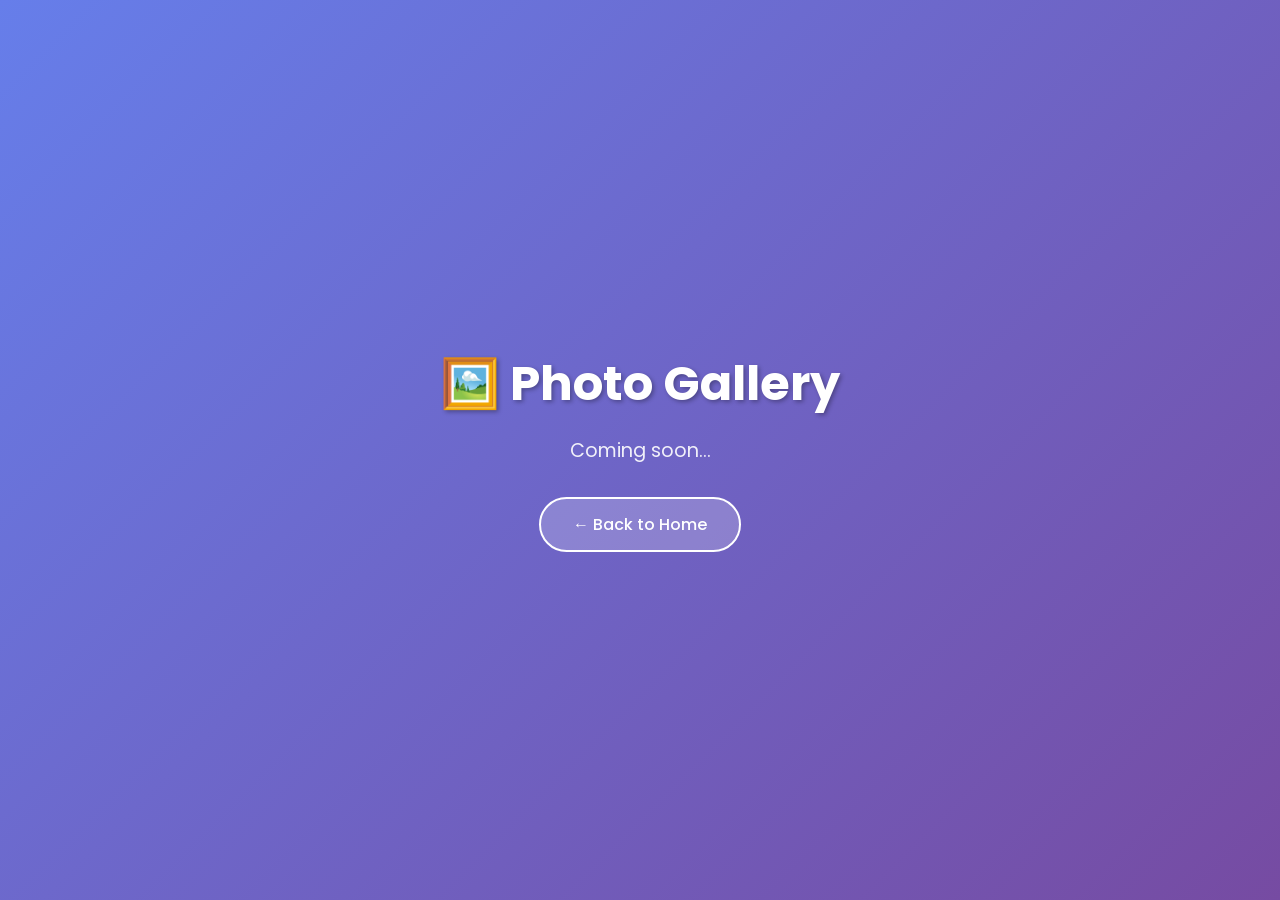
==== gallery.html @ ba688aed "Add Photo Gallery project and create gallery page" ====
<!DOCTYPE html>
<html lang="en">
<head>
    <meta charset="UTF-8">
    <meta name="viewport" content="width=device-width, initial-scale=1.0">
    <title>Photo Gallery | Oriuma</title>
    <meta name="description" content="Photo gallery - coming soon">
    <link rel="icon" type="image/jpeg" href="https://i.pinimg.com/564x/68/cd/36/68cd367a3757c1d07de808bcf7bc9bf0.jpg">
    <link href="https://fonts.googleapis.com/css2?family=Poppins:wght@300;400;500;600;700&display=swap" rel="stylesheet">
    <style>
        * {
            margin: 0;
            padding: 0;
            box-sizing: border-box;
        }

        body {
            font-family: 'Poppins', sans-serif;
            background: linear-gradient(135deg, #667eea 0%, #764ba2 100%);
            min-height: 100vh;
            display: flex;
            align-items: center;
            justify-content: center;
            color: white;
        }

        .container {
            text-align: center;
            padding: 2rem;
        }

        h1 {
            font-size: 3rem;
            margin-bottom: 1rem;
            text-shadow: 2px 2px 4px rgba(0,0,0,0.3);
        }

        p {
            font-size: 1.2rem;
            opacity: 0.9;
        }

        .back-link {
            display: inline-block;
            margin-top: 2rem;
            padding: 0.8rem 2rem;
            background: rgba(255, 255, 255, 0.2);
            border: 2px solid white;
            border-radius: 50px;
            color: white;
            text-decoration: none;
            font-weight: 500;
            transition: all 0.3s ease;
        }

        .back-link:hover {
            background: white;
            color: #667eea;
            transform: translateY(-2px);
        }
    </style>
</head>
<body>
    <div class="container">
        <h1>🖼️ Photo Gallery</h1>
        <p>Coming soon...</p>
        <a href="https://oriuma.github.io/portfolio/" class="back-link">← Back to Home</a>
    </div>
</body>
</html>
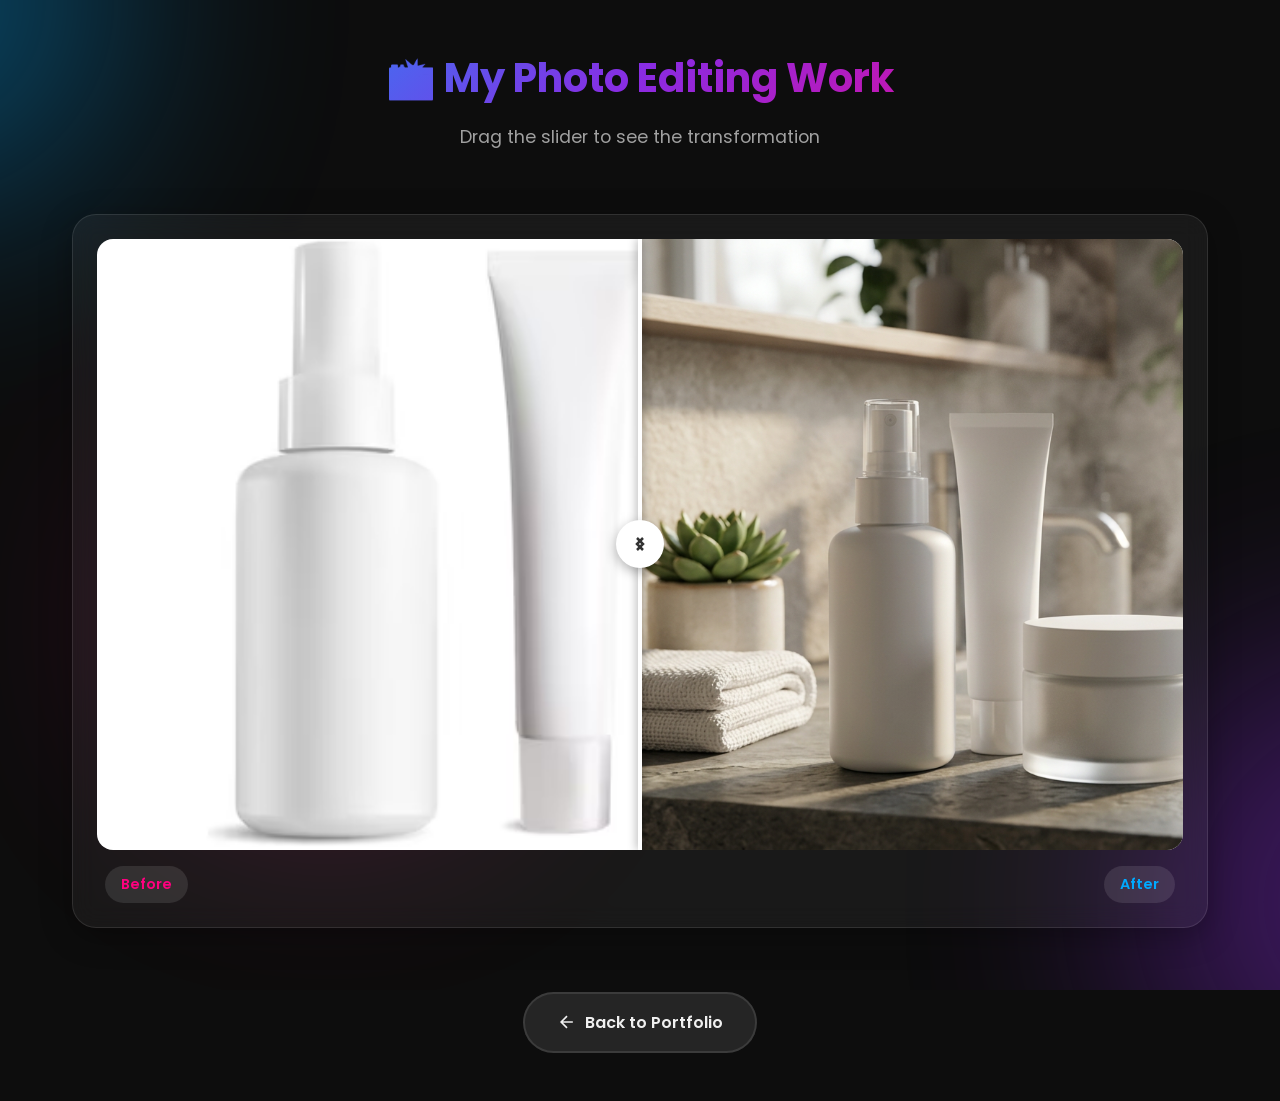
==== commit 0f967d48: "Add interactive Before/After gallery with slider effect" ====
--- a/gallery.html
+++ b/gallery.html
@@ -3,68 +3,87 @@
 <head>
     <meta charset="UTF-8">
     <meta name="viewport" content="width=device-width, initial-scale=1.0">
-    <title>Photo Gallery | Oriuma</title>
-    <meta name="description" content="Photo gallery - coming soon">
+    <title>Before/After Gallery | Oriuma</title>
+    <meta name="description" content="Photo editing portfolio - before and after examples">
     <link rel="icon" type="image/jpeg" href="https://i.pinimg.com/564x/68/cd/36/68cd367a3757c1d07de808bcf7bc9bf0.jpg">
     <link href="https://fonts.googleapis.com/css2?family=Poppins:wght@300;400;500;600;700&display=swap" rel="stylesheet">
-    <style>
-        * {
-            margin: 0;
-            padding: 0;
-            box-sizing: border-box;
-        }
-
-        body {
-            font-family: 'Poppins', sans-serif;
-            background: linear-gradient(135deg, #667eea 0%, #764ba2 100%);
-            min-height: 100vh;
-            display: flex;
-            align-items: center;
-            justify-content: center;
-            color: white;
-        }
-
-        .container {
-            text-align: center;
-            padding: 2rem;
-        }
-
-        h1 {
-            font-size: 3rem;
-            margin-bottom: 1rem;
-            text-shadow: 2px 2px 4px rgba(0,0,0,0.3);
-        }
-
-        p {
-            font-size: 1.2rem;
-            opacity: 0.9;
-        }
-
-        .back-link {
-            display: inline-block;
-            margin-top: 2rem;
-            padding: 0.8rem 2rem;
-            background: rgba(255, 255, 255, 0.2);
-            border: 2px solid white;
-            border-radius: 50px;
-            color: white;
-            text-decoration: none;
-            font-weight: 500;
-            transition: all 0.3s ease;
-        }
-
-        .back-link:hover {
-            background: white;
-            color: #667eea;
-            transform: translateY(-2px);
-        }
-    </style>
+    <link rel="stylesheet" href="gallery-style.css">
 </head>
 <body>
+    <div class="background-aurora">
+        <div class="aurora-shape shape1"></div>
+        <div class="aurora-shape shape2"></div>
+        <div class="aurora-shape shape3"></div>
+    </div>
+
     <div class="container">
-        <h1>🖼️ Photo Gallery</h1>
-        <p>Coming soon...</p>
-        <a href="https://oriuma.github.io/portfolio/" class="back-link">← Back to Home</a>
+        <header class="header">
+            <h1 class="title">📸 My Photo Editing Work</h1>
+            <p class="subtitle">Drag the slider to see the transformation</p>
+        </header>
+
+        <div class="gallery">
+            <!-- Before/After Comparison 1 -->
+            <div class="comparison-card">
+                <div class="comparison-wrapper">
+                    <div class="comparison-container">
+                        <img src="original_1.avif" alt="Original Photo" class="image-before">
+                        <div class="image-after-wrapper" style="width: 50%;">
+                            <img src="fixed_1.png" alt="Edited Photo" class="image-after">
+                        </div>
+                        <div class="slider" style="left: 50%;">
+                            <div class="slider-button">
+                                <svg width="24" height="24" viewBox="0 0 24 24" fill="none" stroke="currentColor" stroke-width="2.5">
+                                    <path d="M15 18l-6-6 6-6"/>
+                                    <path d="M9 18l6-6-6-6"/>
+                                </svg>
+                            </div>
+                        </div>
+                    </div>
+                    <div class="labels">
+                        <span class="label label-before">Before</span>
+                        <span class="label label-after">After</span>
+                    </div>
+                </div>
+            </div>
+
+            <!-- Add more comparison cards here when you add more images -->
+            <!-- Example:
+            <div class="comparison-card">
+                <div class="comparison-wrapper">
+                    <div class="comparison-container">
+                        <img src="original_2.jpg" alt="Original Photo" class="image-before">
+                        <div class="image-after-wrapper" style="width: 50%;">
+                            <img src="fixed_2.jpg" alt="Edited Photo" class="image-after">
+                        </div>
+                        <div class="slider" style="left: 50%;">
+                            <div class="slider-button">
+                                <svg width="24" height="24" viewBox="0 0 24 24" fill="none" stroke="currentColor" stroke-width="2.5">
+                                    <path d="M15 18l-6-6 6-6"/>
+                                    <path d="M9 18l6-6-6-6"/>
+                                </svg>
+                            </div>
+                        </div>
+                    </div>
+                    <div class="labels">
+                        <span class="label label-before">Before</span>
+                        <span class="label label-after">After</span>
+                    </div>
+                </div>
+            </div>
+            -->
+        </div>
+
+        <div class="footer">
+            <a href="index.html" class="back-link">
+                <svg width="20" height="20" viewBox="0 0 24 24" fill="none" stroke="currentColor" stroke-width="2">
+                    <path d="M19 12H5M12 19l-7-7 7-7"/>
+                </svg>
+                Back to Portfolio
+            </a>
+        </div>
     </div>
+
+    <script src="gallery-script.js"></script>
 </body>
 </html>
--- a/gallery-style.css
+++ b/gallery-style.css
@@ -0,0 +1,317 @@
+:root {
+    --bg-color: #0d0d0d;
+    --card-bg: rgba(255, 255, 255, 0.05);
+    --card-border: rgba(255, 255, 255, 0.1);
+    --text-primary: #f0f0f0;
+    --text-secondary: #a0a0a0;
+    --accent-blue: #00aaff;
+    --accent-purple: #8A2BE2;
+    --accent-pink: #FF007F;
+}
+
+* {
+    margin: 0;
+    padding: 0;
+    box-sizing: border-box;
+}
+
+body {
+    font-family: 'Poppins', sans-serif;
+    background-color: var(--bg-color);
+    color: var(--text-primary);
+    min-height: 100vh;
+    overflow-x: hidden;
+    position: relative;
+}
+
+/* Aurora Background */
+.background-aurora {
+    position: fixed;
+    top: -10%;
+    left: -10%;
+    width: 120%;
+    height: 120%;
+    overflow: hidden;
+    z-index: -1;
+}
+
+.aurora-shape {
+    position: absolute;
+    border-radius: 50%;
+    filter: blur(120px);
+    opacity: 0.4;
+}
+
+.shape1 {
+    width: 400px;
+    height: 400px;
+    background: var(--accent-blue);
+    top: -10%;
+    left: -10%;
+    animation: move 10s infinite alternate;
+}
+
+.shape2 {
+    width: 500px;
+    height: 500px;
+    background: var(--accent-purple);
+    bottom: -15%;
+    right: -15%;
+    animation: move 13s infinite alternate-reverse;
+}
+
+.shape3 {
+    width: 300px;
+    height: 300px;
+    background: var(--accent-pink);
+    bottom: 20%;
+    left: 20%;
+    animation: move 8s infinite alternate;
+}
+
+@keyframes move {
+    from { transform: translate(0, 0) rotate(0deg) scale(1); }
+    to { transform: translate(100px, 50px) rotate(180deg) scale(1.2); }
+}
+
+/* Container */
+.container {
+    max-width: 1200px;
+    margin: 0 auto;
+    padding: 3rem 2rem;
+}
+
+/* Header */
+.header {
+    text-align: center;
+    margin-bottom: 4rem;
+}
+
+.title {
+    font-size: 2.5rem;
+    font-weight: 700;
+    margin-bottom: 1rem;
+    background: linear-gradient(135deg, var(--accent-blue), var(--accent-purple), var(--accent-pink));
+    -webkit-background-clip: text;
+    -webkit-text-fill-color: transparent;
+    background-clip: text;
+}
+
+.subtitle {
+    font-size: 1.1rem;
+    color: var(--text-secondary);
+}
+
+/* Gallery */
+.gallery {
+    display: grid;
+    grid-template-columns: repeat(auto-fit, minmax(500px, 1fr));
+    gap: 3rem;
+    margin-bottom: 4rem;
+}
+
+.comparison-card {
+    background: var(--card-bg);
+    border: 1px solid var(--card-border);
+    border-radius: 1.5rem;
+    padding: 1.5rem;
+    backdrop-filter: blur(12px);
+    -webkit-backdrop-filter: blur(12px);
+    box-shadow: 0 8px 32px rgba(0, 0, 0, 0.3);
+    transition: transform 0.3s ease, box-shadow 0.3s ease;
+}
+
+.comparison-card:hover {
+    transform: translateY(-5px);
+    box-shadow: 0 12px 40px rgba(0, 170, 255, 0.2);
+}
+
+.comparison-wrapper {
+    position: relative;
+}
+
+.comparison-container {
+    position: relative;
+    width: 100%;
+    aspect-ratio: 16 / 9;
+    overflow: hidden;
+    border-radius: 1rem;
+    cursor: ew-resize;
+    user-select: none;
+    -webkit-user-select: none;
+}
+
+.image-before,
+.image-after {
+    position: absolute;
+    top: 0;
+    left: 0;
+    width: 100%;
+    height: 100%;
+    object-fit: cover;
+    pointer-events: none;
+}
+
+.image-after-wrapper {
+    position: absolute;
+    top: 0;
+    right: 0;
+    height: 100%;
+    overflow: hidden;
+    transition: width 0.1s ease-out;
+}
+
+.image-after {
+    position: absolute;
+    top: 0;
+    right: 0;
+    width: auto;
+    height: 100%;
+    object-fit: cover;
+}
+
+/* Slider */
+.slider {
+    position: absolute;
+    top: 0;
+    bottom: 0;
+    width: 4px;
+    background: white;
+    cursor: ew-resize;
+    z-index: 10;
+    transform: translateX(-50%);
+    transition: left 0.1s ease-out;
+    box-shadow: 0 0 10px rgba(0, 0, 0, 0.5);
+}
+
+.slider::before,
+.slider::after {
+    content: '';
+    position: absolute;
+    left: 50%;
+    transform: translateX(-50%);
+    width: 2px;
+    background: white;
+}
+
+.slider::before {
+    top: -20px;
+    height: 20px;
+}
+
+.slider::after {
+    bottom: -20px;
+    height: 20px;
+}
+
+.slider-button {
+    position: absolute;
+    top: 50%;
+    left: 50%;
+    transform: translate(-50%, -50%);
+    width: 48px;
+    height: 48px;
+    background: white;
+    border-radius: 50%;
+    display: flex;
+    align-items: center;
+    justify-content: center;
+    box-shadow: 0 4px 12px rgba(0, 0, 0, 0.3);
+    transition: transform 0.2s ease;
+}
+
+.slider:hover .slider-button,
+.slider.dragging .slider-button {
+    transform: translate(-50%, -50%) scale(1.1);
+}
+
+.slider-button svg {
+    color: #333;
+}
+
+/* Labels */
+.labels {
+    display: flex;
+    justify-content: space-between;
+    margin-top: 1rem;
+    padding: 0 0.5rem;
+}
+
+.label {
+    font-size: 0.9rem;
+    font-weight: 600;
+    padding: 0.5rem 1rem;
+    border-radius: 2rem;
+    background: rgba(255, 255, 255, 0.1);
+}
+
+.label-before {
+    color: var(--accent-pink);
+}
+
+.label-after {
+    color: var(--accent-blue);
+}
+
+/* Footer */
+.footer {
+    text-align: center;
+}
+
+.back-link {
+    display: inline-flex;
+    align-items: center;
+    gap: 0.5rem;
+    padding: 1rem 2rem;
+    background: rgba(255, 255, 255, 0.1);
+    border: 2px solid var(--card-border);
+    border-radius: 3rem;
+    color: var(--text-primary);
+    text-decoration: none;
+    font-weight: 600;
+    transition: all 0.3s ease;
+}
+
+.back-link:hover {
+    background: var(--accent-blue);
+    border-color: var(--accent-blue);
+    transform: translateY(-2px);
+    box-shadow: 0 8px 20px rgba(0, 170, 255, 0.3);
+}
+
+.back-link svg {
+    stroke: currentColor;
+}
+
+/* Responsive */
+@media (max-width: 768px) {
+    .container {
+        padding: 2rem 1rem;
+    }
+
+    .title {
+        font-size: 2rem;
+    }
+
+    .subtitle {
+        font-size: 1rem;
+    }
+
+    .gallery {
+        grid-template-columns: 1fr;
+        gap: 2rem;
+    }
+
+    .comparison-card {
+        padding: 1rem;
+    }
+
+    .slider-button {
+        width: 40px;
+        height: 40px;
+    }
+
+    .labels {
+        font-size: 0.8rem;
+    }
+}
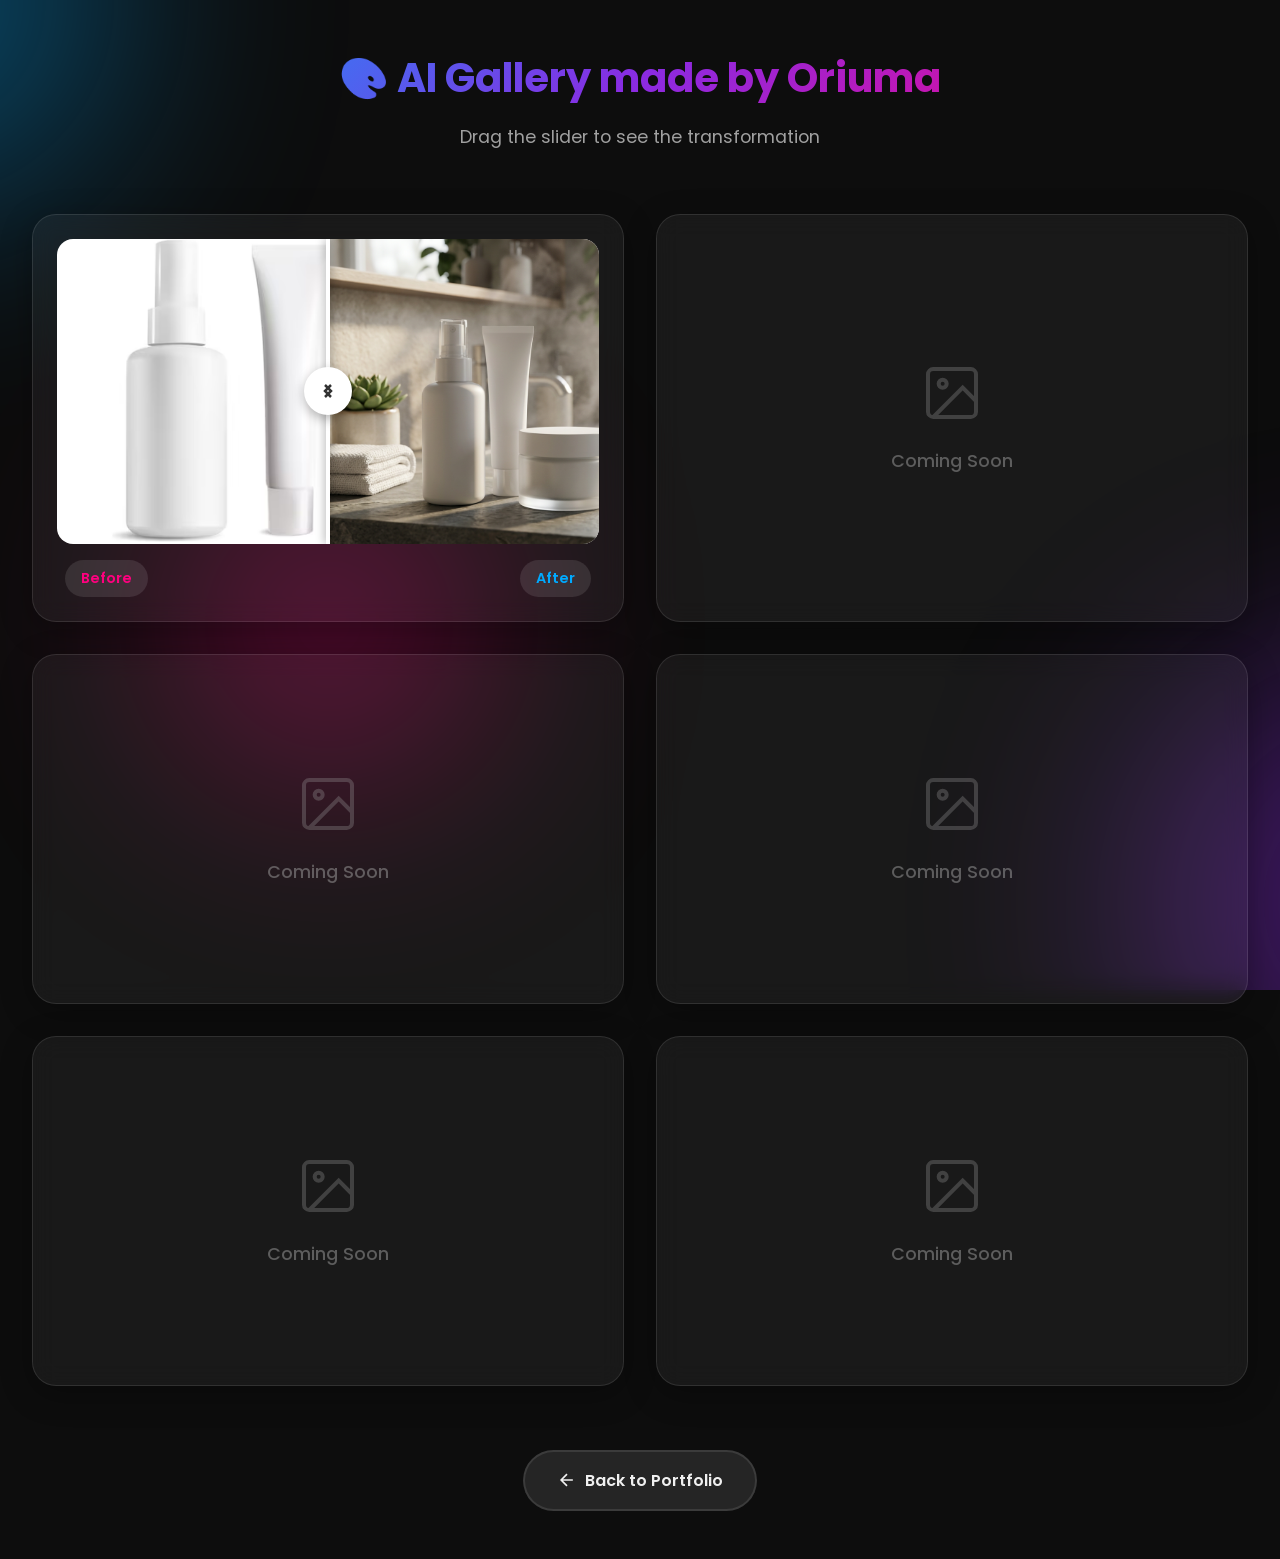
==== commit 6ba0ff67: "Update gallery layout to 2x3 grid with placeholders" ====
--- a/gallery.html
+++ b/gallery.html
@@ -18,12 +18,12 @@
 
     <div class="container">
         <header class="header">
-            <h1 class="title">📸 My Photo Editing Work</h1>
+            <h1 class="title">🎨 AI Gallery made by Oriuma</h1>
             <p class="subtitle">Drag the slider to see the transformation</p>
         </header>
 
         <div class="gallery">
-            <!-- Before/After Comparison 1 -->
+            <!-- Row 1 Left - Active comparison -->
             <div class="comparison-card">
                 <div class="comparison-wrapper">
                     <div class="comparison-container">
@@ -47,31 +47,65 @@
                 </div>
             </div>
 
-            <!-- Add more comparison cards here when you add more images -->
-            <!-- Example:
-            <div class="comparison-card">
-                <div class="comparison-wrapper">
-                    <div class="comparison-container">
-                        <img src="original_2.jpg" alt="Original Photo" class="image-before">
-                        <div class="image-after-wrapper" style="width: 50%;">
-                            <img src="fixed_2.jpg" alt="Edited Photo" class="image-after">
-                        </div>
-                        <div class="slider" style="left: 50%;">
-                            <div class="slider-button">
-                                <svg width="24" height="24" viewBox="0 0 24 24" fill="none" stroke="currentColor" stroke-width="2.5">
-                                    <path d="M15 18l-6-6 6-6"/>
-                                    <path d="M9 18l6-6-6-6"/>
-                                </svg>
-                            </div>
-                        </div>
-                    </div>
-                    <div class="labels">
-                        <span class="label label-before">Before</span>
-                        <span class="label label-after">After</span>
-                    </div>
+            <!-- Row 1 Right - Placeholder -->
+            <div class="comparison-card placeholder">
+                <div class="placeholder-content">
+                    <svg width="64" height="64" viewBox="0 0 24 24" fill="none" stroke="currentColor" stroke-width="1.5">
+                        <rect x="3" y="3" width="18" height="18" rx="2" ry="2"/>
+                        <circle cx="8.5" cy="8.5" r="1.5"/>
+                        <polyline points="21 15 16 10 5 21"/>
+                    </svg>
+                    <p>Coming Soon</p>
                 </div>
             </div>
-            -->
+
+            <!-- Row 2 Left - Placeholder -->
+            <div class="comparison-card placeholder">
+                <div class="placeholder-content">
+                    <svg width="64" height="64" viewBox="0 0 24 24" fill="none" stroke="currentColor" stroke-width="1.5">
+                        <rect x="3" y="3" width="18" height="18" rx="2" ry="2"/>
+                        <circle cx="8.5" cy="8.5" r="1.5"/>
+                        <polyline points="21 15 16 10 5 21"/>
+                    </svg>
+                    <p>Coming Soon</p>
+                </div>
+            </div>
+
+            <!-- Row 2 Right - Placeholder -->
+            <div class="comparison-card placeholder">
+                <div class="placeholder-content">
+                    <svg width="64" height="64" viewBox="0 0 24 24" fill="none" stroke="currentColor" stroke-width="1.5">
+                        <rect x="3" y="3" width="18" height="18" rx="2" ry="2"/>
+                        <circle cx="8.5" cy="8.5" r="1.5"/>
+                        <polyline points="21 15 16 10 5 21"/>
+                    </svg>
+                    <p>Coming Soon</p>
+                </div>
+            </div>
+
+            <!-- Row 3 Left - Placeholder -->
+            <div class="comparison-card placeholder">
+                <div class="placeholder-content">
+                    <svg width="64" height="64" viewBox="0 0 24 24" fill="none" stroke="currentColor" stroke-width="1.5">
+                        <rect x="3" y="3" width="18" height="18" rx="2" ry="2"/>
+                        <circle cx="8.5" cy="8.5" r="1.5"/>
+                        <polyline points="21 15 16 10 5 21"/>
+                    </svg>
+                    <p>Coming Soon</p>
+                </div>
+            </div>
+
+            <!-- Row 3 Right - Placeholder -->
+            <div class="comparison-card placeholder">
+                <div class="placeholder-content">
+                    <svg width="64" height="64" viewBox="0 0 24 24" fill="none" stroke="currentColor" stroke-width="1.5">
+                        <rect x="3" y="3" width="18" height="18" rx="2" ry="2"/>
+                        <circle cx="8.5" cy="8.5" r="1.5"/>
+                        <polyline points="21 15 16 10 5 21"/>
+                    </svg>
+                    <p>Coming Soon</p>
+                </div>
+            </div>
         </div>
 
         <div class="footer">
--- a/gallery-style.css
+++ b/gallery-style.css
@@ -76,7 +76,7 @@
 
 /* Container */
 .container {
-    max-width: 1200px;
+    max-width: 1400px;
     margin: 0 auto;
     padding: 3rem 2rem;
 }
@@ -102,11 +102,11 @@
     color: var(--text-secondary);
 }
 
-/* Gallery */
+/* Gallery - 2 columns fixed */
 .gallery {
     display: grid;
-    grid-template-columns: repeat(auto-fit, minmax(500px, 1fr));
-    gap: 3rem;
+    grid-template-columns: repeat(2, 1fr);
+    gap: 2rem;
     margin-bottom: 4rem;
 }
 
@@ -124,6 +124,37 @@
 .comparison-card:hover {
     transform: translateY(-5px);
     box-shadow: 0 12px 40px rgba(0, 170, 255, 0.2);
+}
+
+/* Placeholder cards */
+.comparison-card.placeholder {
+    display: flex;
+    align-items: center;
+    justify-content: center;
+    min-height: 350px;
+    cursor: default;
+    opacity: 0.6;
+}
+
+.comparison-card.placeholder:hover {
+    transform: none;
+    box-shadow: 0 8px 32px rgba(0, 0, 0, 0.3);
+}
+
+.placeholder-content {
+    text-align: center;
+    color: var(--text-secondary);
+}
+
+.placeholder-content svg {
+    opacity: 0.3;
+    margin-bottom: 1rem;
+}
+
+.placeholder-content p {
+    font-size: 1.1rem;
+    font-weight: 500;
+    opacity: 0.5;
 }
 
 .comparison-wrapper {
@@ -284,6 +315,13 @@
 }
 
 /* Responsive */
+@media (max-width: 900px) {
+    .gallery {
+        grid-template-columns: 1fr;
+        gap: 2rem;
+    }
+}
+
 @media (max-width: 768px) {
     .container {
         padding: 2rem 1rem;
@@ -297,13 +335,12 @@
         font-size: 1rem;
     }
 
-    .gallery {
-        grid-template-columns: 1fr;
-        gap: 2rem;
-    }
-
     .comparison-card {
         padding: 1rem;
+    }
+
+    .comparison-card.placeholder {
+        min-height: 250px;
     }
 
     .slider-button {
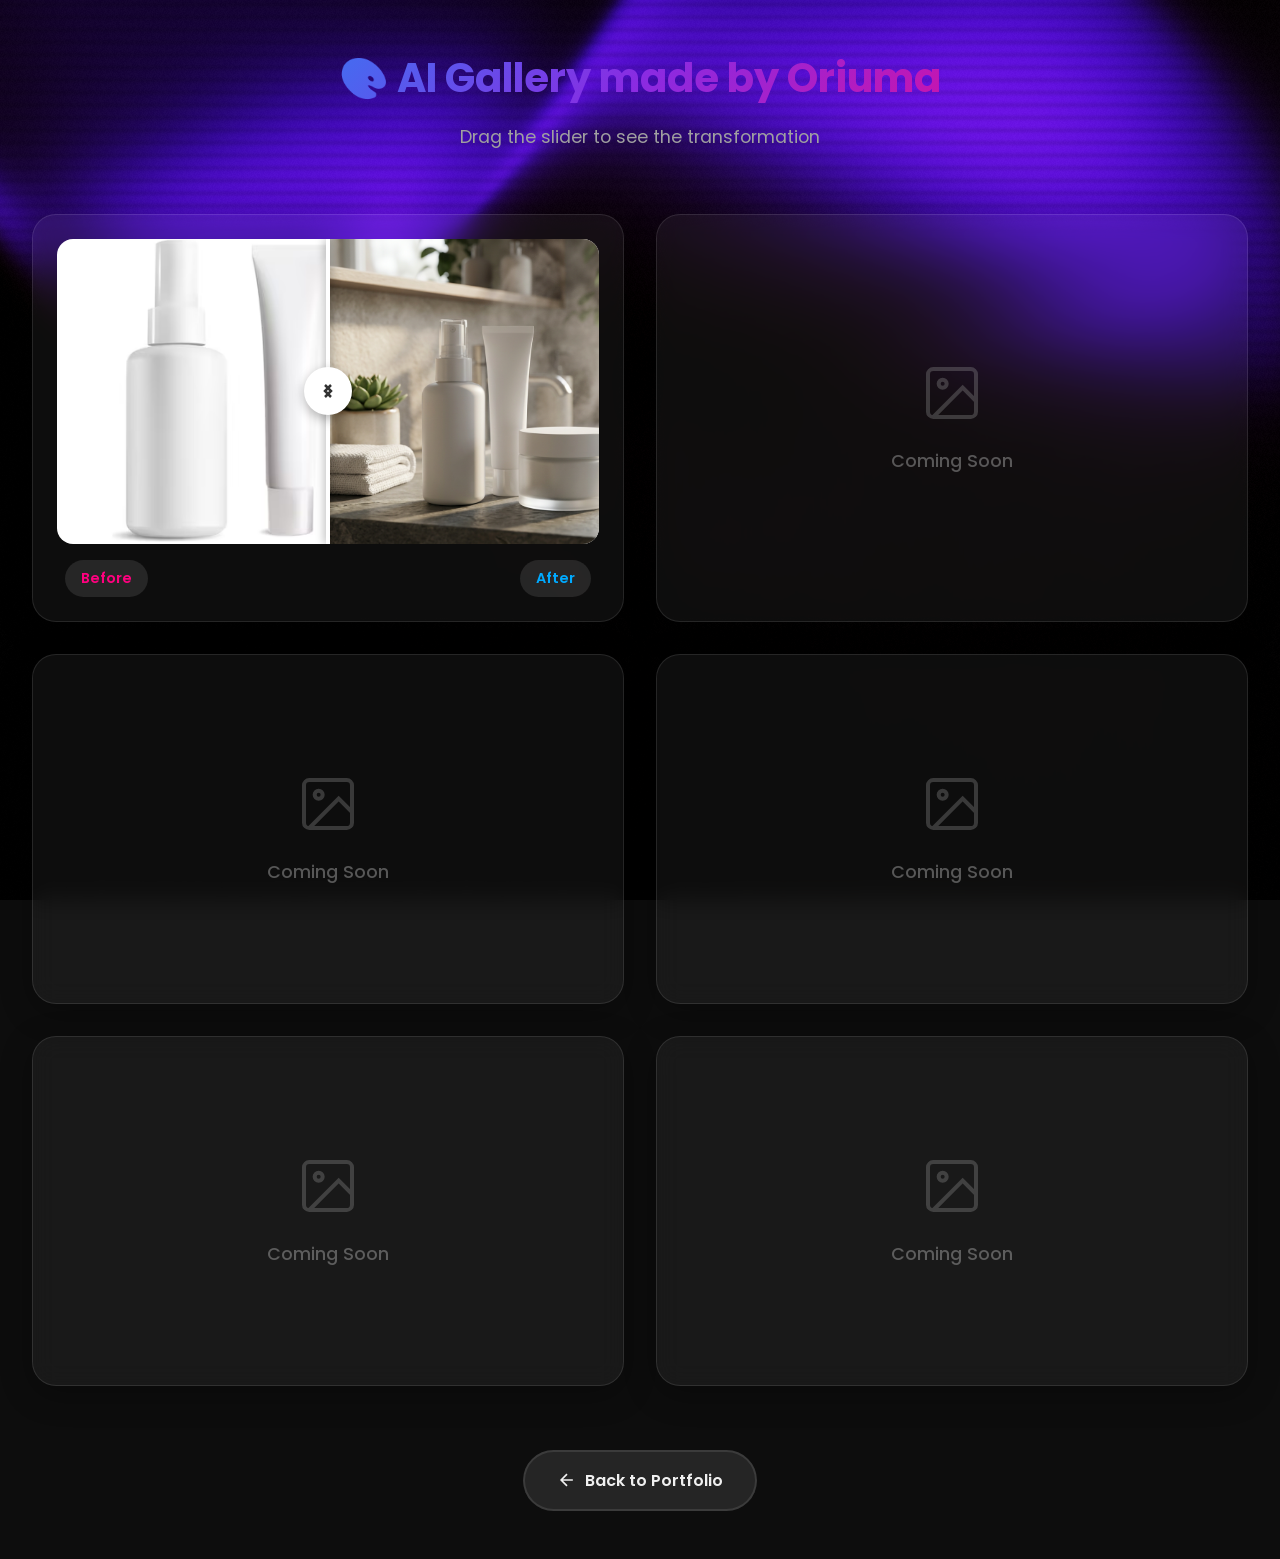
==== commit 5ce5c085: "Add WebGL animated background to gallery" ====
--- a/gallery.html
+++ b/gallery.html
@@ -10,11 +10,8 @@
     <link rel="stylesheet" href="gallery-style.css">
 </head>
 <body>
-    <div class="background-aurora">
-        <div class="aurora-shape shape1"></div>
-        <div class="aurora-shape shape2"></div>
-        <div class="aurora-shape shape3"></div>
-    </div>
+    <!-- WebGL Background -->
+    <canvas id="webgl-background"></canvas>
 
     <div class="container">
         <header class="header">
@@ -118,6 +115,7 @@
         </div>
     </div>
 
+    <script src="gallery-webgl.js"></script>
     <script src="gallery-script.js"></script>
 </body>
 </html>
--- a/gallery-style.css
+++ b/gallery-style.css
@@ -24,54 +24,15 @@
     position: relative;
 }
 
-/* Aurora Background */
-.background-aurora {
+/* WebGL Background Canvas */
+#webgl-background {
     position: fixed;
-    top: -10%;
-    left: -10%;
-    width: 120%;
-    height: 120%;
-    overflow: hidden;
+    top: 0;
+    left: 0;
+    width: 100%;
+    height: 100%;
     z-index: -1;
-}
-
-.aurora-shape {
-    position: absolute;
-    border-radius: 50%;
-    filter: blur(120px);
-    opacity: 0.4;
-}
-
-.shape1 {
-    width: 400px;
-    height: 400px;
-    background: var(--accent-blue);
-    top: -10%;
-    left: -10%;
-    animation: move 10s infinite alternate;
-}
-
-.shape2 {
-    width: 500px;
-    height: 500px;
-    background: var(--accent-purple);
-    bottom: -15%;
-    right: -15%;
-    animation: move 13s infinite alternate-reverse;
-}
-
-.shape3 {
-    width: 300px;
-    height: 300px;
-    background: var(--accent-pink);
-    bottom: 20%;
-    left: 20%;
-    animation: move 8s infinite alternate;
-}
-
-@keyframes move {
-    from { transform: translate(0, 0) rotate(0deg) scale(1); }
-    to { transform: translate(100px, 50px) rotate(180deg) scale(1.2); }
+    display: block;
 }
 
 /* Container */
@@ -79,6 +40,8 @@
     max-width: 1400px;
     margin: 0 auto;
     padding: 3rem 2rem;
+    position: relative;
+    z-index: 1;
 }
 
 /* Header */
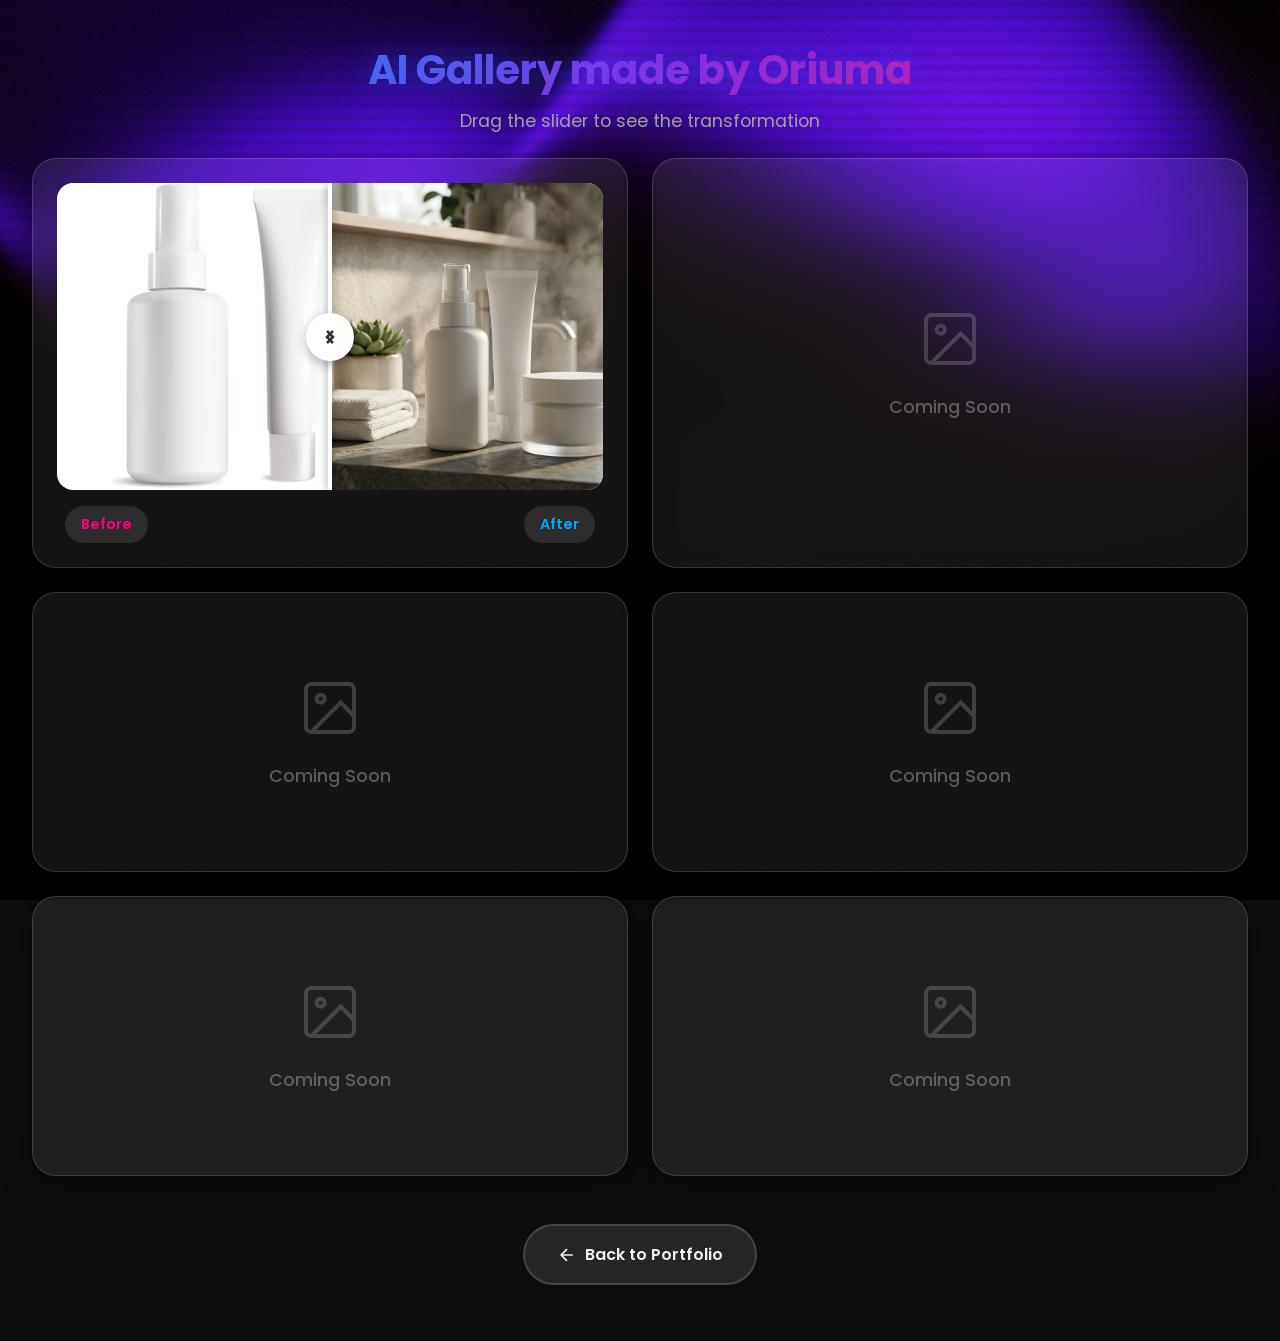
==== commit 08cacfb8: "Change gallery title to white and remove emoji" ====
--- a/gallery.html
+++ b/gallery.html
@@ -15,7 +15,7 @@
 
     <div class="container">
         <header class="header">
-            <h1 class="title">🎨 AI Gallery made by Oriuma</h1>
+            <h1 class="title">AI Gallery made by Oriuma</h1>
             <p class="subtitle">Drag the slider to see the transformation</p>
         </header>
 
--- a/gallery-style.css
+++ b/gallery-style.css
@@ -1,7 +1,7 @@
 :root {
     --bg-color: #0d0d0d;
-    --card-bg: rgba(255, 255, 255, 0.05);
-    --card-border: rgba(255, 255, 255, 0.1);
+    --card-bg: rgba(255, 255, 255, 0.08);
+    --card-border: rgba(255, 255, 255, 0.15);
     --text-primary: #f0f0f0;
     --text-secondary: #a0a0a0;
     --accent-blue: #00aaff;
@@ -15,13 +15,19 @@
     box-sizing: border-box;
 }
 
+html, body {
+    width: 100%;
+    height: 100%;
+    margin: 0;
+    padding: 0;
+}
+
 body {
     font-family: 'Poppins', sans-serif;
     background-color: var(--bg-color);
     color: var(--text-primary);
-    min-height: 100vh;
     overflow-x: hidden;
-    position: relative;
+    overflow-y: auto;
 }
 
 /* WebGL Background Canvas */
@@ -29,35 +35,40 @@
     position: fixed;
     top: 0;
     left: 0;
-    width: 100%;
-    height: 100%;
-    z-index: -1;
+    width: 100vw;
+    height: 100vh;
+    z-index: 0;
     display: block;
 }
 
 /* Container */
 .container {
+    position: relative;
+    z-index: 1;
     max-width: 1400px;
     margin: 0 auto;
-    padding: 3rem 2rem;
-    position: relative;
-    z-index: 1;
+    padding: 1.5rem 2rem 2rem;
+    min-height: 100vh;
+    display: flex;
+    flex-direction: column;
 }
 
 /* Header */
 .header {
     text-align: center;
-    margin-bottom: 4rem;
+    margin-bottom: 1.5rem;
+    padding-top: 1rem;
 }
 
 .title {
     font-size: 2.5rem;
     font-weight: 700;
-    margin-bottom: 1rem;
+    margin-bottom: 0.5rem;
     background: linear-gradient(135deg, var(--accent-blue), var(--accent-purple), var(--accent-pink));
     -webkit-background-clip: text;
     -webkit-text-fill-color: transparent;
     background-clip: text;
+    text-shadow: 0 0 30px rgba(0, 170, 255, 0.3);
 }
 
 .subtitle {
@@ -69,8 +80,9 @@
 .gallery {
     display: grid;
     grid-template-columns: repeat(2, 1fr);
-    gap: 2rem;
-    margin-bottom: 4rem;
+    gap: 1.5rem;
+    margin-bottom: 1.5rem;
+    flex: 1;
 }
 
 .comparison-card {
@@ -78,15 +90,15 @@
     border: 1px solid var(--card-border);
     border-radius: 1.5rem;
     padding: 1.5rem;
-    backdrop-filter: blur(12px);
-    -webkit-backdrop-filter: blur(12px);
-    box-shadow: 0 8px 32px rgba(0, 0, 0, 0.3);
+    backdrop-filter: blur(20px);
+    -webkit-backdrop-filter: blur(20px);
+    box-shadow: 0 8px 32px rgba(0, 0, 0, 0.4);
     transition: transform 0.3s ease, box-shadow 0.3s ease;
 }
 
 .comparison-card:hover {
     transform: translateY(-5px);
-    box-shadow: 0 12px 40px rgba(0, 170, 255, 0.2);
+    box-shadow: 0 12px 40px rgba(0, 170, 255, 0.3);
 }
 
 /* Placeholder cards */
@@ -94,14 +106,14 @@
     display: flex;
     align-items: center;
     justify-content: center;
-    min-height: 350px;
+    min-height: 280px;
     cursor: default;
-    opacity: 0.6;
+    opacity: 0.5;
 }
 
 .comparison-card.placeholder:hover {
     transform: none;
-    box-shadow: 0 8px 32px rgba(0, 0, 0, 0.3);
+    box-shadow: 0 8px 32px rgba(0, 0, 0, 0.4);
 }
 
 .placeholder-content {
@@ -250,6 +262,7 @@
 /* Footer */
 .footer {
     text-align: center;
+    padding: 1.5rem 0;
 }
 
 .back-link {
@@ -281,13 +294,18 @@
 @media (max-width: 900px) {
     .gallery {
         grid-template-columns: 1fr;
-        gap: 2rem;
+        gap: 1.5rem;
     }
 }
 
 @media (max-width: 768px) {
     .container {
-        padding: 2rem 1rem;
+        padding: 1rem;
+    }
+
+    .header {
+        margin-bottom: 1.5rem;
+        padding-top: 0.5rem;
     }
 
     .title {
@@ -303,7 +321,7 @@
     }
 
     .comparison-card.placeholder {
-        min-height: 250px;
+        min-height: 220px;
     }
 
     .slider-button {
@@ -314,4 +332,8 @@
     .labels {
         font-size: 0.8rem;
     }
+
+    .footer {
+        padding: 1rem 0;
+    }
 }
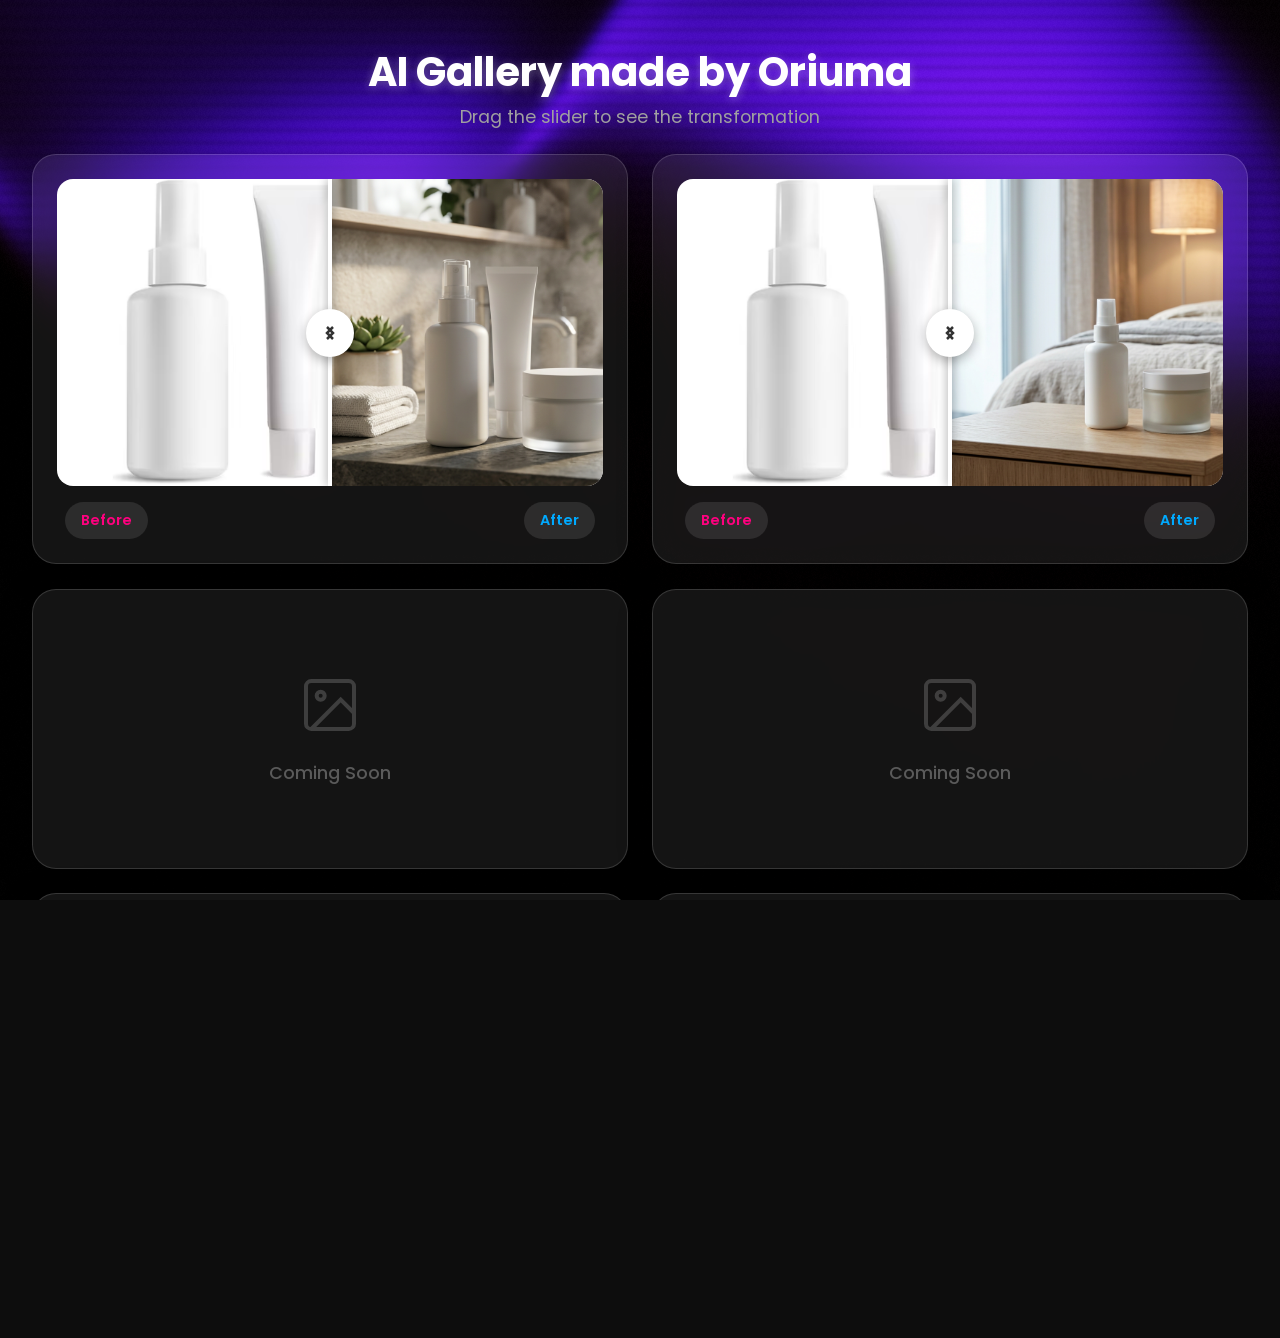
==== commit 7b219b24: "Add second working comparison slider with original_2 and fixed_2" ====
--- a/gallery.html
+++ b/gallery.html
@@ -20,13 +20,13 @@
         </header>
 
         <div class="gallery">
-            <!-- Row 1 Left - Active comparison -->
+            <!-- Row 1 Left - Comparison 1 -->
             <div class="comparison-card">
                 <div class="comparison-wrapper">
                     <div class="comparison-container">
-                        <img src="original_1.avif" alt="Original Photo" class="image-before">
+                        <img src="original_1.avif" alt="Original Photo 1" class="image-before">
                         <div class="image-after-wrapper" style="width: 50%;">
-                            <img src="fixed_1.png" alt="Edited Photo" class="image-after">
+                            <img src="fixed_1.png" alt="Edited Photo 1" class="image-after">
                         </div>
                         <div class="slider" style="left: 50%;">
                             <div class="slider-button">
@@ -44,15 +44,27 @@
                 </div>
             </div>
 
-            <!-- Row 1 Right - Placeholder -->
-            <div class="comparison-card placeholder">
-                <div class="placeholder-content">
-                    <svg width="64" height="64" viewBox="0 0 24 24" fill="none" stroke="currentColor" stroke-width="1.5">
-                        <rect x="3" y="3" width="18" height="18" rx="2" ry="2"/>
-                        <circle cx="8.5" cy="8.5" r="1.5"/>
-                        <polyline points="21 15 16 10 5 21"/>
-                    </svg>
-                    <p>Coming Soon</p>
+            <!-- Row 1 Right - Comparison 2 -->
+            <div class="comparison-card">
+                <div class="comparison-wrapper">
+                    <div class="comparison-container">
+                        <img src="original_2.avif" alt="Original Photo 2" class="image-before">
+                        <div class="image-after-wrapper" style="width: 50%;">
+                            <img src="fixed_2.png" alt="Edited Photo 2" class="image-after">
+                        </div>
+                        <div class="slider" style="left: 50%;">
+                            <div class="slider-button">
+                                <svg width="24" height="24" viewBox="0 0 24 24" fill="none" stroke="currentColor" stroke-width="2.5">
+                                    <path d="M15 18l-6-6 6-6"/>
+                                    <path d="M9 18l6-6-6-6"/>
+                                </svg>
+                            </div>
+                        </div>
+                    </div>
+                    <div class="labels">
+                        <span class="label label-before">Before</span>
+                        <span class="label label-after">After</span>
+                    </div>
                 </div>
             </div>
 
--- a/gallery-style.css
+++ b/gallery-style.css
@@ -15,19 +15,28 @@
     box-sizing: border-box;
 }
 
+html {
+    font-size: 16px;
+    -webkit-text-size-adjust: 100%;
+    -moz-text-size-adjust: 100%;
+    text-size-adjust: 100%;
+}
+
 html, body {
     width: 100%;
     height: 100%;
     margin: 0;
     padding: 0;
+    overflow-x: hidden;
 }
 
 body {
-    font-family: 'Poppins', sans-serif;
+    font-family: 'Poppins', -apple-system, BlinkMacSystemFont, 'Segoe UI', sans-serif;
     background-color: var(--bg-color);
     color: var(--text-primary);
-    overflow-x: hidden;
     overflow-y: auto;
+    -webkit-font-smoothing: antialiased;
+    -moz-osx-font-smoothing: grayscale;
 }
 
 /* WebGL Background Canvas */
@@ -39,66 +48,90 @@
     height: 100vh;
     z-index: 0;
     display: block;
-}
-
-/* Container */
+    will-change: transform;
+}
+
+/* Container - Mobile First */
 .container {
     position: relative;
     z-index: 1;
+    width: 100%;
     max-width: 1400px;
     margin: 0 auto;
-    padding: 1.5rem 2rem 2rem;
+    padding: clamp(1rem, 3vw, 2rem);
     min-height: 100vh;
     display: flex;
     flex-direction: column;
 }
 
-/* Header */
+/* Header - Fluid Typography */
 .header {
     text-align: center;
-    margin-bottom: 1.5rem;
-    padding-top: 1rem;
+    margin-bottom: clamp(1rem, 3vw, 1.5rem);
+    padding-top: clamp(0.5rem, 2vw, 1rem);
 }
 
 .title {
-    font-size: 2.5rem;
+    font-size: clamp(1.75rem, 5vw, 2.5rem);
     font-weight: 700;
     margin-bottom: 0.5rem;
-    background: linear-gradient(135deg, var(--accent-blue), var(--accent-purple), var(--accent-pink));
-    -webkit-background-clip: text;
-    -webkit-text-fill-color: transparent;
-    background-clip: text;
-    text-shadow: 0 0 30px rgba(0, 170, 255, 0.3);
+    color: #ffffff;
+    text-shadow: 0 2px 10px rgba(255, 255, 255, 0.3);
+    line-height: 1.2;
 }
 
 .subtitle {
-    font-size: 1.1rem;
+    font-size: clamp(0.9rem, 2.5vw, 1.1rem);
     color: var(--text-secondary);
-}
-
-/* Gallery - 2 columns fixed */
+    line-height: 1.5;
+}
+
+/* Gallery - Mobile First: Single Column */
 .gallery {
     display: grid;
-    grid-template-columns: repeat(2, 1fr);
-    gap: 1.5rem;
-    margin-bottom: 1.5rem;
+    grid-template-columns: 1fr;
+    gap: clamp(1rem, 3vw, 1.5rem);
+    margin-bottom: clamp(1rem, 3vw, 1.5rem);
     flex: 1;
+    width: 100%;
+}
+
+/* Tablet: 2 columns from 768px */
+@media (min-width: 768px) {
+    .gallery {
+        grid-template-columns: repeat(2, 1fr);
+    }
+}
+
+/* Large Desktop: max 3 columns from 1400px */
+@media (min-width: 1400px) {
+    .gallery {
+        grid-template-columns: repeat(auto-fit, minmax(400px, 1fr));
+        max-width: 1600px;
+    }
 }
 
 .comparison-card {
     background: var(--card-bg);
     border: 1px solid var(--card-border);
-    border-radius: 1.5rem;
-    padding: 1.5rem;
+    border-radius: clamp(1rem, 2vw, 1.5rem);
+    padding: clamp(1rem, 3vw, 1.5rem);
     backdrop-filter: blur(20px);
     -webkit-backdrop-filter: blur(20px);
     box-shadow: 0 8px 32px rgba(0, 0, 0, 0.4);
     transition: transform 0.3s ease, box-shadow 0.3s ease;
+    contain: layout style paint;
 }
 
 .comparison-card:hover {
     transform: translateY(-5px);
     box-shadow: 0 12px 40px rgba(0, 170, 255, 0.3);
+}
+
+@media (hover: none) {
+    .comparison-card:hover {
+        transform: none;
+    }
 }
 
 /* Placeholder cards */
@@ -106,7 +139,7 @@
     display: flex;
     align-items: center;
     justify-content: center;
-    min-height: 280px;
+    min-height: clamp(200px, 40vw, 280px);
     cursor: default;
     opacity: 0.5;
 }
@@ -124,10 +157,12 @@
 .placeholder-content svg {
     opacity: 0.3;
     margin-bottom: 1rem;
+    width: clamp(48px, 10vw, 64px);
+    height: clamp(48px, 10vw, 64px);
 }
 
 .placeholder-content p {
-    font-size: 1.1rem;
+    font-size: clamp(0.9rem, 2.5vw, 1.1rem);
     font-weight: 500;
     opacity: 0.5;
 }
@@ -141,10 +176,11 @@
     width: 100%;
     aspect-ratio: 16 / 9;
     overflow: hidden;
-    border-radius: 1rem;
+    border-radius: clamp(0.75rem, 2vw, 1rem);
     cursor: ew-resize;
     user-select: none;
     -webkit-user-select: none;
+    touch-action: none;
 }
 
 .image-before,
@@ -165,6 +201,7 @@
     height: 100%;
     overflow: hidden;
     transition: width 0.1s ease-out;
+    will-change: width;
 }
 
 .image-after {
@@ -176,7 +213,7 @@
     object-fit: cover;
 }
 
-/* Slider */
+/* Slider - Touch Optimized */
 .slider {
     position: absolute;
     top: 0;
@@ -188,6 +225,13 @@
     transform: translateX(-50%);
     transition: left 0.1s ease-out;
     box-shadow: 0 0 10px rgba(0, 0, 0, 0.5);
+    will-change: left;
+}
+
+@media (hover: none) and (pointer: coarse) {
+    .slider {
+        width: 6px;
+    }
 }
 
 .slider::before,
@@ -215,8 +259,8 @@
     top: 50%;
     left: 50%;
     transform: translate(-50%, -50%);
-    width: 48px;
-    height: 48px;
+    width: clamp(40px, 8vw, 48px);
+    height: clamp(40px, 8vw, 48px);
     background: white;
     border-radius: 50%;
     display: flex;
@@ -226,29 +270,35 @@
     transition: transform 0.2s ease;
 }
 
-.slider:hover .slider-button,
-.slider.dragging .slider-button {
-    transform: translate(-50%, -50%) scale(1.1);
+@media (hover: hover) {
+    .slider:hover .slider-button,
+    .slider.dragging .slider-button {
+        transform: translate(-50%, -50%) scale(1.1);
+    }
 }
 
 .slider-button svg {
     color: #333;
+    width: clamp(20px, 4vw, 24px);
+    height: clamp(20px, 4vw, 24px);
 }
 
 /* Labels */
 .labels {
     display: flex;
     justify-content: space-between;
-    margin-top: 1rem;
+    margin-top: clamp(0.75rem, 2vw, 1rem);
     padding: 0 0.5rem;
+    gap: 0.5rem;
 }
 
 .label {
-    font-size: 0.9rem;
+    font-size: clamp(0.8rem, 2vw, 0.9rem);
     font-weight: 600;
-    padding: 0.5rem 1rem;
+    padding: clamp(0.4rem, 1.5vw, 0.5rem) clamp(0.75rem, 2vw, 1rem);
     border-radius: 2rem;
     background: rgba(255, 255, 255, 0.1);
+    white-space: nowrap;
 }
 
 .label-before {
@@ -262,78 +312,132 @@
 /* Footer */
 .footer {
     text-align: center;
-    padding: 1.5rem 0;
+    padding: clamp(1rem, 3vw, 1.5rem) 0;
 }
 
 .back-link {
     display: inline-flex;
     align-items: center;
     gap: 0.5rem;
-    padding: 1rem 2rem;
+    padding: clamp(0.75rem, 2vw, 1rem) clamp(1.5rem, 4vw, 2rem);
     background: rgba(255, 255, 255, 0.1);
     border: 2px solid var(--card-border);
     border-radius: 3rem;
     color: var(--text-primary);
     text-decoration: none;
     font-weight: 600;
+    font-size: clamp(0.85rem, 2vw, 1rem);
     transition: all 0.3s ease;
-}
-
-.back-link:hover {
-    background: var(--accent-blue);
-    border-color: var(--accent-blue);
-    transform: translateY(-2px);
-    box-shadow: 0 8px 20px rgba(0, 170, 255, 0.3);
+    min-height: 44px;
+    min-width: 44px;
+}
+
+@media (hover: hover) {
+    .back-link:hover {
+        background: var(--accent-blue);
+        border-color: var(--accent-blue);
+        transform: translateY(-2px);
+        box-shadow: 0 8px 20px rgba(0, 170, 255, 0.3);
+    }
 }
 
 .back-link svg {
     stroke: currentColor;
-}
-
-/* Responsive */
-@media (max-width: 900px) {
-    .gallery {
-        grid-template-columns: 1fr;
-        gap: 1.5rem;
-    }
-}
-
-@media (max-width: 768px) {
+    flex-shrink: 0;
+}
+
+/* Landscape Mobile Optimization */
+@media (max-width: 767px) and (orientation: landscape) {
     .container {
         padding: 1rem;
     }
-
+    
     .header {
-        margin-bottom: 1.5rem;
-        padding-top: 0.5rem;
-    }
-
+        margin-bottom: 0.75rem;
+        padding-top: 0.25rem;
+    }
+    
     .title {
-        font-size: 2rem;
-    }
-
+        font-size: 1.5rem;
+    }
+    
     .subtitle {
-        font-size: 1rem;
-    }
-
+        font-size: 0.85rem;
+    }
+}
+
+/* Small Mobile Optimization (< 375px) */
+@media (max-width: 374px) {
+    .container {
+        padding: 0.75rem;
+    }
+    
     .comparison-card {
-        padding: 1rem;
-    }
-
-    .comparison-card.placeholder {
-        min-height: 220px;
-    }
-
-    .slider-button {
-        width: 40px;
-        height: 40px;
-    }
-
+        padding: 0.75rem;
+    }
+    
     .labels {
-        font-size: 0.8rem;
-    }
-
-    .footer {
-        padding: 1rem 0;
+        flex-direction: column;
+        align-items: center;
+        gap: 0.5rem;
+    }
+}
+
+/* Large Desktop Optimization (> 1600px) */
+@media (min-width: 1600px) {
+    .container {
+        max-width: 1600px;
+    }
+    
+    .title {
+        font-size: 3rem;
+    }
+}
+
+/* Reduce Motion for Accessibility */
+@media (prefers-reduced-motion: reduce) {
+    *,
+    *::before,
+    *::after {
+        animation-duration: 0.01ms !important;
+        animation-iteration-count: 1 !important;
+        transition-duration: 0.01ms !important;
+        scroll-behavior: auto !important;
+    }
+    
+    .comparison-card {
+        transition: none;
+    }
+    
+    .back-link {
+        transition: none;
+    }
+}
+
+/* High Contrast Mode */
+@media (prefers-contrast: high) {
+    .comparison-card {
+        border-width: 2px;
+        border-color: rgba(255, 255, 255, 0.3);
+    }
+    
+    .back-link {
+        border-width: 3px;
+    }
+}
+
+/* Print Styles */
+@media print {
+    #webgl-background {
+        display: none;
+    }
+    
+    .back-link {
+        display: none;
+    }
+    
+    .comparison-card {
+        break-inside: avoid;
+        page-break-inside: avoid;
     }
 }
